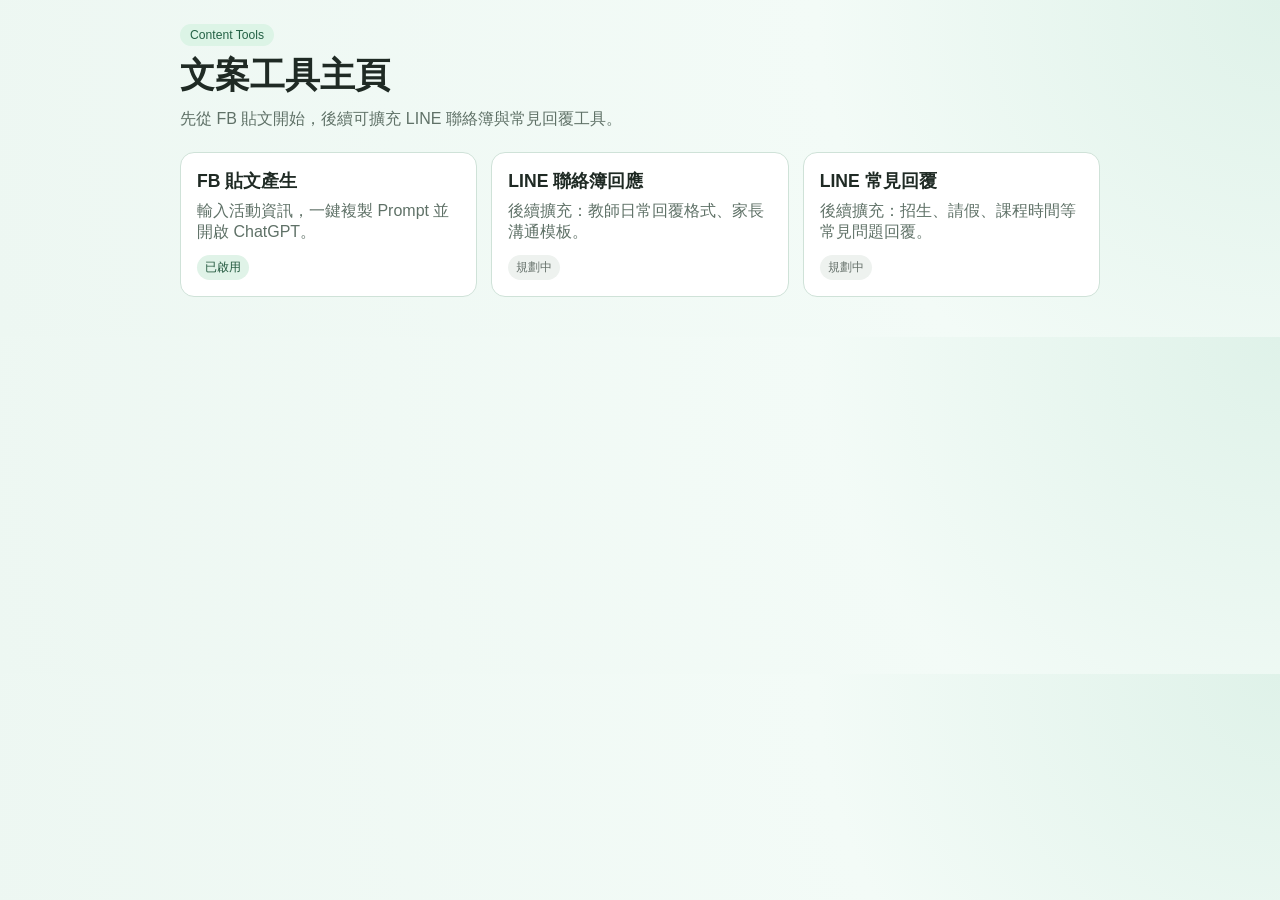
==== index.html @ 396f5dc4 "Initial site with GitHub Pages deploy" ====
<!doctype html>
<html lang="zh-Hant">
<head>
  <meta charset="utf-8">
  <meta name="viewport" content="width=device-width, initial-scale=1">
  <title>文案工具主頁</title>
  <link rel="stylesheet" href="assets/styles.css">
</head>
<body>
  <main class="container">
    <header class="hero">
      <p class="eyebrow">Content Tools</p>
      <h1>文案工具主頁</h1>
      <p class="subtitle">先從 FB 貼文開始，後續可擴充 LINE 聯絡簿與常見回覆工具。</p>
    </header>

    <section class="grid">
      <a class="card card-link" href="fb-post.html">
        <h2>FB 貼文產生</h2>
        <p>輸入活動資訊，一鍵複製 Prompt 並開啟 ChatGPT。</p>
        <span class="tag">已啟用</span>
      </a>

      <article class="card">
        <h2>LINE 聯絡簿回應</h2>
        <p>後續擴充：教師日常回覆格式、家長溝通模板。</p>
        <span class="tag muted">規劃中</span>
      </article>

      <article class="card">
        <h2>LINE 常見回覆</h2>
        <p>後續擴充：招生、請假、課程時間等常見問題回覆。</p>
        <span class="tag muted">規劃中</span>
      </article>
    </section>
  </main>
</body>
</html>
---- assets/styles.css ----
:root {
  --bg: #f3fbf7;
  --bg-alt: #edf7f2;
  --text: #1f2a24;
  --muted: #5f7167;
  --border: #cfe2d8;
  --primary: #2f7d57;
  --primary-strong: #236145;
  --card: #ffffff;
}

* {
  box-sizing: border-box;
}

body {
  margin: 0;
  font-family: "Noto Sans TC", "PingFang TC", "Microsoft JhengHei", sans-serif;
  color: var(--text);
  background: radial-gradient(circle at top right, #dff2e9 0%, var(--bg) 35%, var(--bg-alt) 100%);
}

.container {
  width: min(920px, 92vw);
  margin: 0 auto;
  padding: 24px 0 40px;
}

.hero h1 {
  margin: 6px 0 10px;
  font-size: clamp(1.6rem, 3.3vw, 2.2rem);
}

.hero .subtitle {
  margin: 0;
  color: var(--muted);
}

.hero.compact h1 {
  margin-bottom: 6px;
}

.eyebrow {
  display: inline-block;
  margin: 0;
  padding: 4px 10px;
  font-size: 0.76rem;
  border-radius: 999px;
  background: #dcf4e6;
  color: var(--primary-strong);
}

.grid {
  margin-top: 22px;
  display: grid;
  gap: 14px;
  grid-template-columns: repeat(auto-fit, minmax(240px, 1fr));
}

.card {
  padding: 16px;
  background: var(--card);
  border: 1px solid var(--border);
  border-radius: 14px;
}

.card h2 {
  margin: 0 0 8px;
  font-size: 1.1rem;
}

.card p {
  margin: 0 0 12px;
  color: var(--muted);
}

.card-link {
  text-decoration: none;
  color: inherit;
  transition: transform 0.15s ease, box-shadow 0.15s ease;
}

.card-link:hover {
  transform: translateY(-2px);
  box-shadow: 0 10px 22px rgba(44, 88, 66, 0.08);
}

.tag {
  display: inline-block;
  padding: 4px 8px;
  border-radius: 999px;
  font-size: 0.75rem;
  background: #e0f3e8;
  color: #22583e;
}

.tag.muted {
  background: #eef2ef;
  color: #65706a;
}

.panel {
  margin-top: 16px;
  padding: 16px;
  background: var(--card);
  border: 1px solid var(--border);
  border-radius: 14px;
}

.panel h2 {
  margin: 0 0 14px;
  font-size: 1.05rem;
}

.form-grid {
  display: grid;
  gap: 12px;
}

label {
  display: grid;
  gap: 6px;
  font-size: 0.95rem;
}

input,
textarea {
  width: 100%;
  border: 1px solid #bfd6ca;
  border-radius: 10px;
  padding: 10px 12px;
  font: inherit;
  color: var(--text);
  background: #fbfefd;
}

input:focus,
textarea:focus {
  outline: 2px solid #bde3ce;
  border-color: #9ec9b2;
}

.button-row {
  margin-top: 14px;
  display: flex;
  flex-wrap: wrap;
  gap: 8px;
}

.btn {
  appearance: none;
  border: 1px solid var(--border);
  border-radius: 10px;
  padding: 10px 14px;
  cursor: pointer;
  background: #f7fcfa;
  color: var(--text);
  font: inherit;
}

.btn:hover {
  background: #edf9f3;
}

.btn.primary {
  border-color: var(--primary);
  background: var(--primary);
  color: #fff;
}

.btn.primary:hover {
  background: var(--primary-strong);
}

.btn.ghost {
  background: #fff;
}

.status,
.saved-info {
  margin: 10px 0 0;
  font-size: 0.9rem;
  color: var(--muted);
}

.preview {
  min-height: 300px;
  background: #f8fdfb;
}

.linkline a {
  color: var(--primary-strong);
  text-decoration: none;
}

@media (max-width: 640px) {
  .container {
    width: min(960px, 95vw);
    padding-top: 16px;
  }

  .panel {
    padding: 14px;
  }

  .btn {
    width: 100%;
  }
}
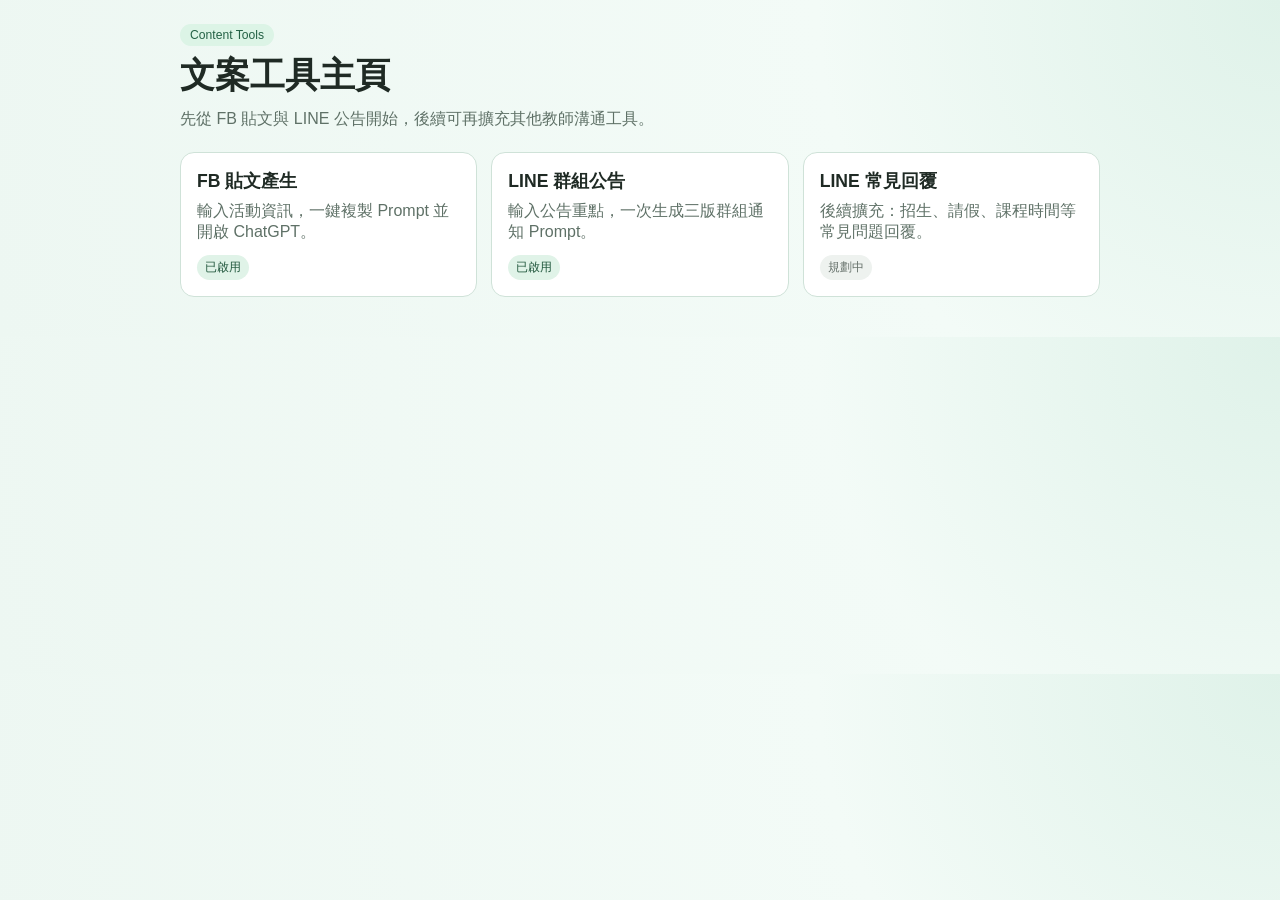
==== commit 53029289: "Add LINE group notice prompt generator page" ====
--- a/index.html
+++ b/index.html
@@ -11,7 +11,7 @@
     <header class="hero">
       <p class="eyebrow">Content Tools</p>
       <h1>文案工具主頁</h1>
-      <p class="subtitle">先從 FB 貼文開始，後續可擴充 LINE 聯絡簿與常見回覆工具。</p>
+      <p class="subtitle">先從 FB 貼文與 LINE 公告開始，後續可再擴充其他教師溝通工具。</p>
     </header>
 
     <section class="grid">
@@ -21,11 +21,11 @@
         <span class="tag">已啟用</span>
       </a>
 
-      <article class="card">
-        <h2>LINE 聯絡簿回應</h2>
-        <p>後續擴充：教師日常回覆格式、家長溝通模板。</p>
-        <span class="tag muted">規劃中</span>
-      </article>
+      <a class="card card-link" href="line-group-notice.html">
+        <h2>LINE 群組公告</h2>
+        <p>輸入公告重點，一次生成三版群組通知 Prompt。</p>
+        <span class="tag">已啟用</span>
+      </a>
 
       <article class="card">
         <h2>LINE 常見回覆</h2>
--- a/assets/styles.css
+++ b/assets/styles.css
@@ -124,6 +124,7 @@
 }
 
 input,
+select,
 textarea {
   width: 100%;
   border: 1px solid #bfd6ca;
@@ -135,6 +136,7 @@
 }
 
 input:focus,
+select:focus,
 textarea:focus {
   outline: 2px solid #bde3ce;
   border-color: #9ec9b2;
